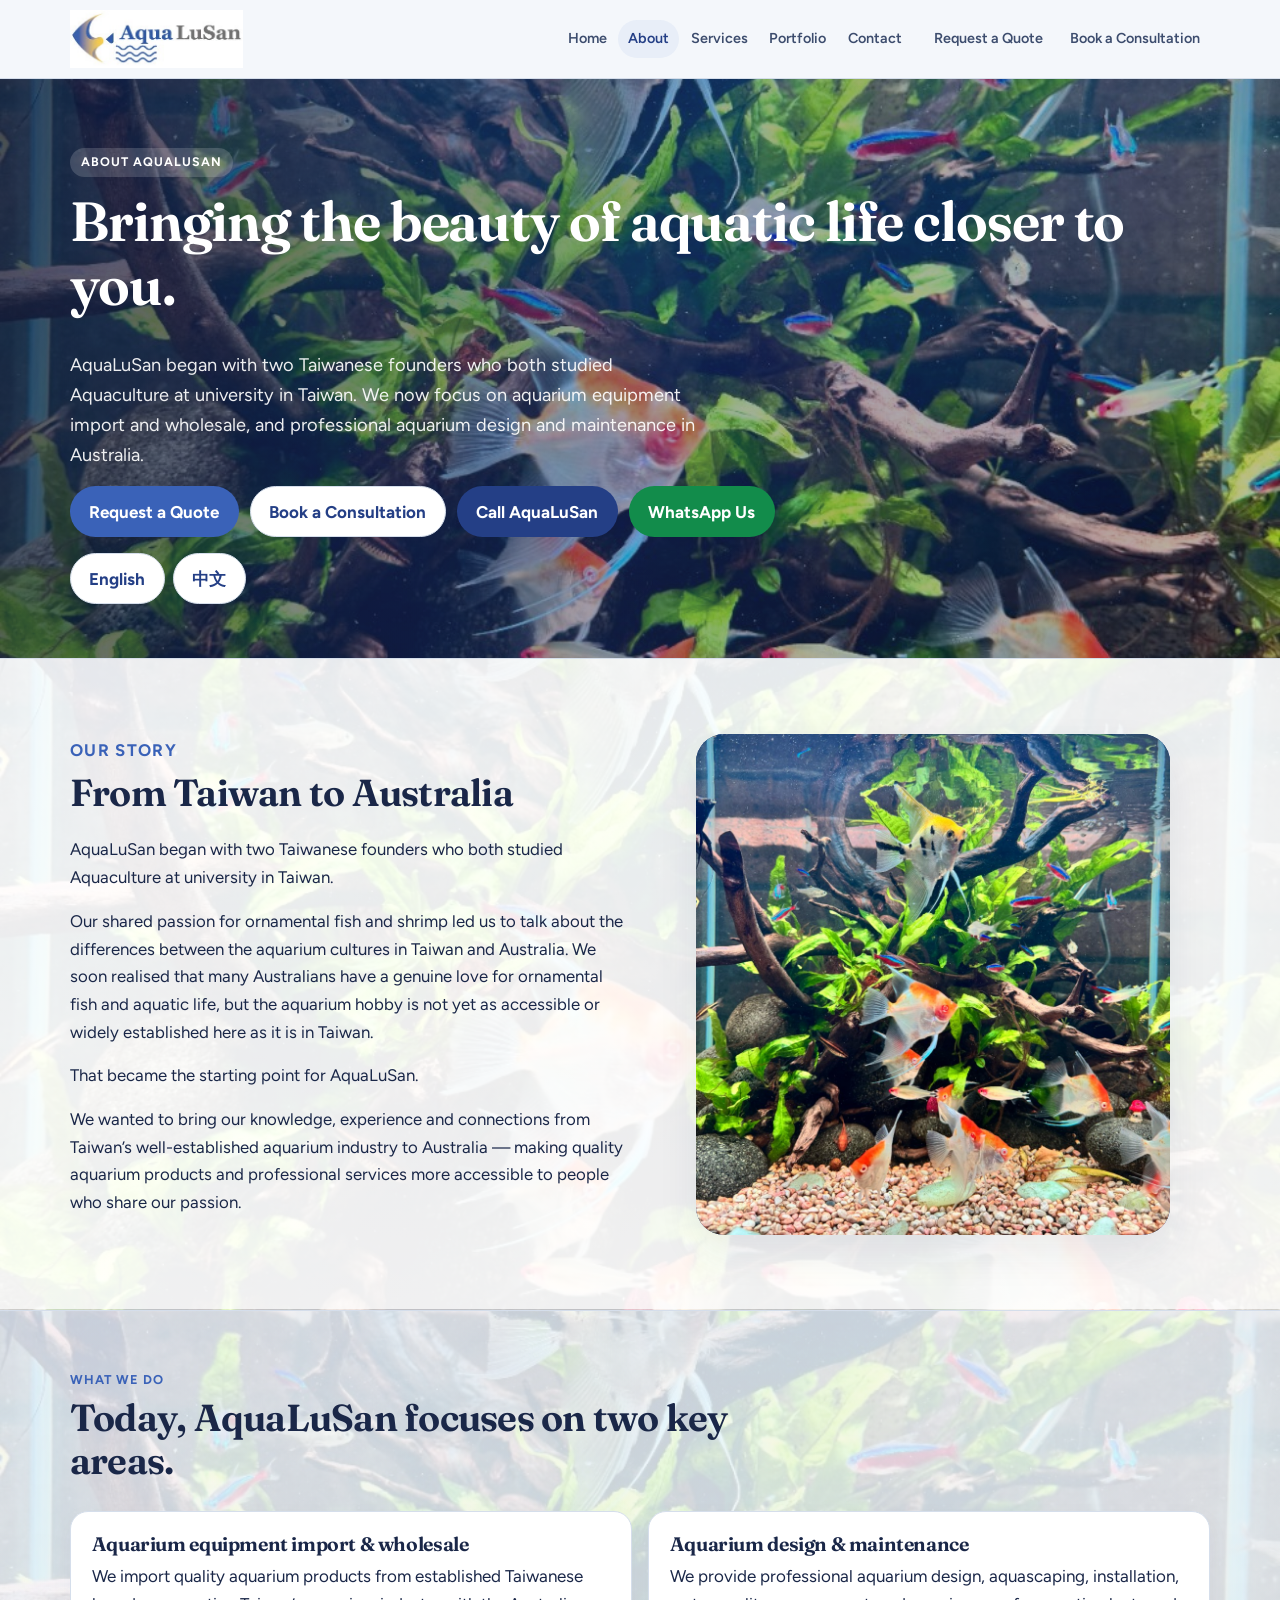
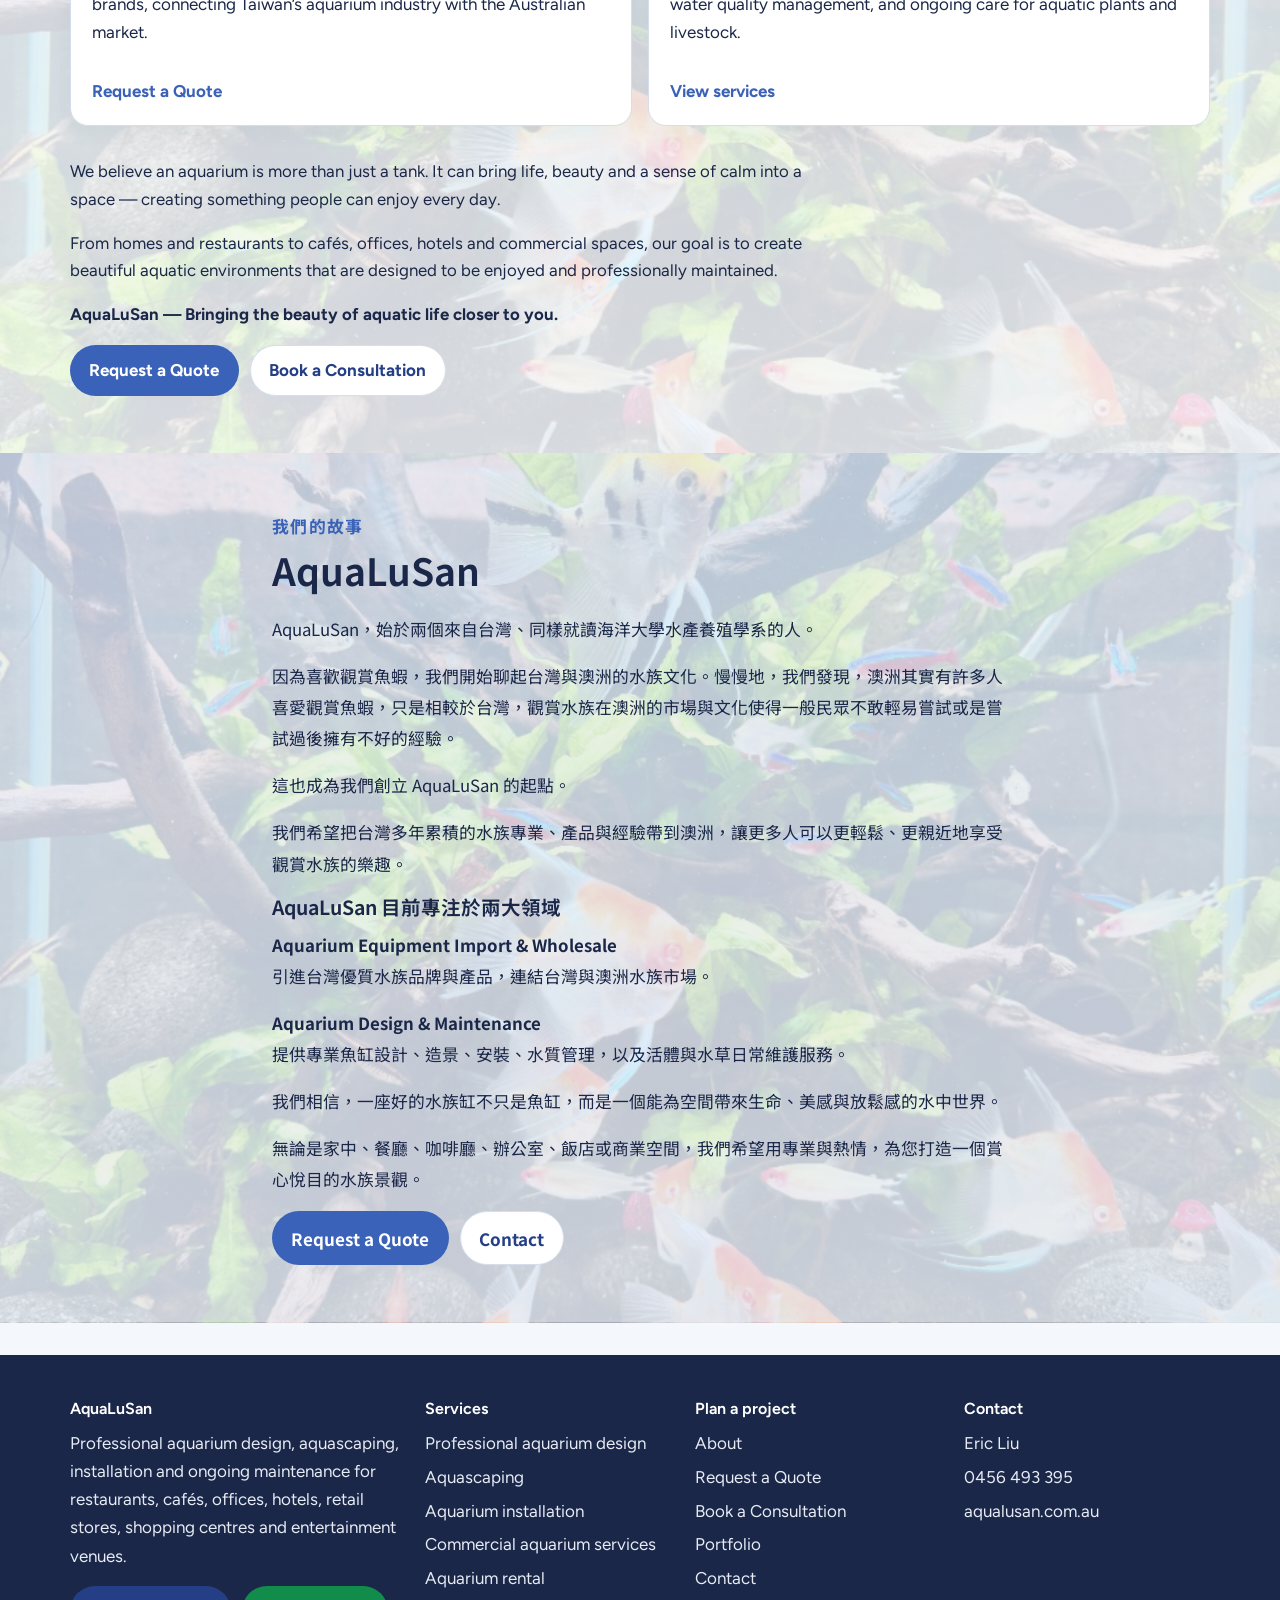
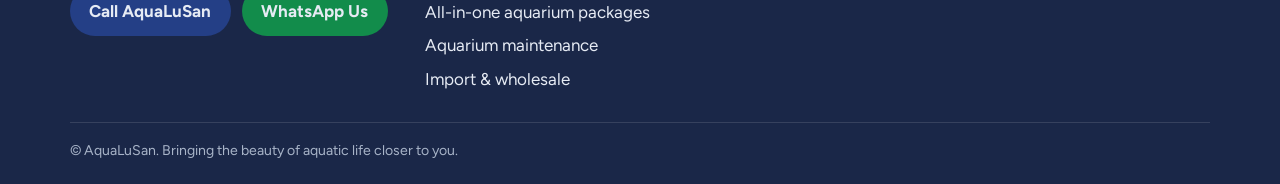
==== about.html @ 872359e5 "Publish the AquaLuSan website for Vercel. Co-authored-by: Cursor <cursoragent@cursor.com>" ====
<!DOCTYPE html>
<html lang="en-AU">
<head>
  <meta charset="utf-8">
  <meta name="viewport" content="width=device-width, initial-scale=1">
  <title>About AquaLuSan | From Taiwan to Australia</title>
  <meta name="description" content="AquaLuSan was founded by two Taiwanese aquaculture graduates bringing Taiwan’s aquarium knowledge, products and professional services to Australia.">
  <link rel="icon" href="images/logo.jpg" type="image/jpeg">
  <link rel="stylesheet" href="css/styles.css">
  <link rel="canonical" href="https://aqualusan.com.au/about.html">
</head>
<body data-page="about">
  <a class="skip" href="#main">Skip to content</a>
  <div id="site-header"></div>
  <main id="main">
    <section class="hero">
      <div class="wrap">
        <p class="eyebrow">About AquaLuSan</p>
        <h1>Bringing the beauty of aquatic life closer to you.</h1>
        <p class="lede">AquaLuSan began with two Taiwanese founders who both studied Aquaculture at university in Taiwan. We now focus on aquarium equipment import and wholesale, and professional aquarium design and maintenance in Australia.</p>
        <div class="btn-row">
          <a class="btn btn-primary" href="request-a-quote.html">Request a Quote</a>
          <a class="btn btn-secondary" href="book-a-consultation.html">Book a Consultation</a>
          <a class="btn btn-call" href="tel:+61456493395" data-phone>Call AquaLuSan</a>
          <a class="btn btn-whatsapp" href="#" data-whatsapp target="_blank" rel="noopener">WhatsApp Us</a>
        </div>
        <div class="lang-switch">
          <a class="btn btn-secondary" href="#english">English</a>
          <a class="btn btn-secondary" href="#chinese">中文</a>
        </div>
      </div>
    </section>

    <section class="section section-white" id="english">
      <div class="wrap split">
        <div class="story">
          <p class="kicker">Our story</p>
          <h2>From Taiwan to Australia</h2>
          <p>AquaLuSan began with two Taiwanese founders who both studied Aquaculture at university in Taiwan.</p>
          <p>Our shared passion for ornamental fish and shrimp led us to talk about the differences between the aquarium cultures in Taiwan and Australia. We soon realised that many Australians have a genuine love for ornamental fish and aquatic life, but the aquarium hobby is not yet as accessible or widely established here as it is in Taiwan.</p>
          <p>That became the starting point for AquaLuSan.</p>
          <p>We wanted to bring our knowledge, experience and connections from Taiwan’s well-established aquarium industry to Australia — making quality aquarium products and professional services more accessible to people who share our passion.</p>
        </div>
        <figure class="media">
          <img src="images/section-bg.jpg" alt="Planted aquarium with angelfish, tetras and driftwood">
        </figure>
      </div>
    </section>

    <section class="section">
      <div class="wrap">
        <div class="section-head">
          <p class="kicker">What we do</p>
          <h2>Today, AquaLuSan focuses on two key areas.</h2>
        </div>
        <div class="grid-2">
          <article class="card">
            <h3>Aquarium equipment import &amp; wholesale</h3>
            <p>We import quality aquarium products from established Taiwanese brands, connecting Taiwan’s aquarium industry with the Australian market.</p>
            <a class="more" href="request-a-quote.html?service=Aquarium%20equipment%20import%20%26%20wholesale">Request a Quote</a>
          </article>
          <article class="card">
            <h3>Aquarium design &amp; maintenance</h3>
            <p>We provide professional aquarium design, aquascaping, installation, water quality management, and ongoing care for aquatic plants and livestock.</p>
            <a class="more" href="services.html">View services</a>
          </article>
        </div>
        <div class="story" style="margin-top:2rem">
          <p>We believe an aquarium is more than just a tank. It can bring life, beauty and a sense of calm into a space — creating something people can enjoy every day.</p>
          <p>From homes and restaurants to cafés, offices, hotels and commercial spaces, our goal is to create beautiful aquatic environments that are designed to be enjoyed and professionally maintained.</p>
          <p><strong>AquaLuSan — Bringing the beauty of aquatic life closer to you.</strong></p>
          <div class="btn-row">
            <a class="btn btn-primary" href="request-a-quote.html">Request a Quote</a>
            <a class="btn btn-secondary" href="book-a-consultation.html">Book a Consultation</a>
          </div>
        </div>
      </div>
    </section>

    <section class="section section-tint zh" id="chinese" lang="zh-Hant">
      <div class="wrap story">
        <p class="kicker">我們的故事</p>
        <h2>AquaLuSan</h2>
        <p>AquaLuSan，始於兩個來自台灣、同樣就讀海洋大學水產養殖學系的人。</p>
        <p>因為喜歡觀賞魚蝦，我們開始聊起台灣與澳洲的水族文化。慢慢地，我們發現，澳洲其實有許多人喜愛觀賞魚蝦，只是相較於台灣，觀賞水族在澳洲的市場與文化使得一般民眾不敢輕易嘗試或是嘗試過後擁有不好的經驗。</p>
        <p>這也成為我們創立 AquaLuSan 的起點。</p>
        <p>我們希望把台灣多年累積的水族專業、產品與經驗帶到澳洲，讓更多人可以更輕鬆、更親近地享受觀賞水族的樂趣。</p>
        <h3>AquaLuSan 目前專注於兩大領域</h3>
        <p><strong>Aquarium Equipment Import &amp; Wholesale</strong><br>引進台灣優質水族品牌與產品，連結台灣與澳洲水族市場。</p>
        <p><strong>Aquarium Design &amp; Maintenance</strong><br>提供專業魚缸設計、造景、安裝、水質管理，以及活體與水草日常維護服務。</p>
        <p>我們相信，一座好的水族缸不只是魚缸，而是一個能為空間帶來生命、美感與放鬆感的水中世界。</p>
        <p>無論是家中、餐廳、咖啡廳、辦公室、飯店或商業空間，我們希望用專業與熱情，為您打造一個賞心悅目的水族景觀。</p>
        <div class="btn-row">
          <a class="btn btn-primary" href="request-a-quote.html">Request a Quote</a>
          <a class="btn btn-secondary" href="contact.html">Contact</a>
        </div>
      </div>
    </section>
  </main>
  <div id="site-footer"></div>
  <script src="js/site.js"></script>
</body>
</html>
---- css/styles.css ----
@import url("https://fonts.googleapis.com/css2?family=Fraunces:opsz,wght@9..144,560;9..144,640;9..144,700&family=Figtree:wght@400;500;600;700&family=Noto+Sans+TC:wght@400;500;700&display=swap");

:root {
  --bg: #f4f7fb;
  --bg-2: #e8eef8;
  --white: #ffffff;
  --ink: #1a2748;
  --ink-soft: #3d4d6e;
  --muted: #5c6b88;
  --line: #d5deeb;
  --green: #3a62b8;
  --green-2: #243f86;
  --green-3: #5b82d4;
  --tint: #e8eef8;
  --tint-2: #d5e0f2;
  --sand: #eef2f8;
  --shadow: 0 18px 40px rgba(26, 39, 72, 0.08);
  --radius: 18px;
  --header-h: 78px;
  --max: 1140px;
}

* { box-sizing: border-box; }
html { scroll-behavior: smooth; }
body {
  margin: 0;
  color: var(--ink);
  background: var(--bg);
  font-family: Figtree, "Segoe UI", sans-serif;
  font-size: 17px;
  line-height: 1.65;
}
img { max-width: 100%; display: block; }
a { color: inherit; }
button, input, select, textarea { font: inherit; }
:focus-visible {
  outline: 3px solid var(--green-3);
  outline-offset: 2px;
}
h1, h2, h3, h4 {
  font-family: Fraunces, Georgia, serif;
  line-height: 1.15;
  letter-spacing: -0.02em;
  margin: 0 0 0.6em;
  font-weight: 640;
}
h1 { font-size: clamp(2.15rem, 4.6vw, 3.45rem); overflow-wrap: break-word; }
h2 { font-size: clamp(1.65rem, 3vw, 2.35rem); overflow-wrap: break-word; }
h3 { font-size: 1.22rem; }
p { margin: 0 0 1rem; }

.skip {
  position: absolute;
  left: -999px;
  top: 0;
  background: var(--green);
  color: #fff;
  padding: 0.6rem 1rem;
  z-index: 100;
}
.skip:focus { left: 0.6rem; top: 0.6rem; }

.wrap {
  width: min(calc(100% - 2rem), var(--max));
  margin-inline: auto;
}

.site-header {
  position: sticky;
  top: 0;
  z-index: 40;
  background: rgba(244, 247, 251, 0.94);
  backdrop-filter: blur(16px);
  border-bottom: 1px solid var(--line);
}
.header-inner {
  min-height: var(--header-h);
  display: flex;
  align-items: center;
  justify-content: space-between;
  gap: 1rem;
}
.logo {
  display: flex;
  align-items: center;
  text-decoration: none;
  flex: none;
}
.logo-img {
  display: block;
  height: 58px;
  width: auto;
  max-width: min(280px, 68vw);
  object-fit: contain;
}

.nav-toggle {
  display: none;
  border: 1px solid var(--line);
  background: #fff;
  border-radius: 10px;
  width: 44px;
  height: 44px;
  cursor: pointer;
}
.nav-toggle span {
  display: block;
  width: 18px;
  height: 2px;
  margin: 4px auto;
  background: var(--ink);
}

.nav {
  display: flex;
  align-items: center;
  gap: 0.1rem;
}
.nav a, .drop-toggle {
  text-decoration: none;
  padding: 0.45rem 0.62rem;
  border-radius: 999px;
  font-size: 0.9rem;
  font-weight: 600;
  color: var(--ink-soft);
  white-space: nowrap;
  background: none;
  border: 0;
  cursor: pointer;
}
.nav a:hover,
.nav a[aria-current="page"],
.drop-toggle:hover {
  background: var(--tint);
  color: var(--green-2);
}
.nav-item { position: relative; }
.dropdown {
  display: none;
  position: absolute;
  top: calc(100% + 0.35rem);
  left: 0;
  min-width: 250px;
  background: #fff;
  border: 1px solid var(--line);
  border-radius: 16px;
  padding: 0.45rem;
  box-shadow: var(--shadow);
  z-index: 20;
}
.dropdown a {
  display: block;
  border-radius: 12px;
  white-space: normal;
  padding: 0.55rem 0.7rem;
}
.nav-item:hover .dropdown,
.nav-item:focus-within .dropdown,
.nav-item.open .dropdown { display: block; }
.nav-cta {
  display: flex;
  gap: 0.45rem;
  margin-left: 0.7rem;
}

.btn {
  display: inline-flex;
  align-items: center;
  justify-content: center;
  gap: 0.4rem;
  min-height: 46px;
  padding: 0.65rem 1.15rem;
  border-radius: 999px;
  text-decoration: none;
  font-weight: 700;
  border: 1px solid transparent;
  cursor: pointer;
  transition: transform 0.15s ease, background 0.15s ease;
}
.btn:hover { transform: translateY(-1px); }
.btn-primary { background: var(--green); color: #fff; }
.btn-primary:hover { background: var(--green-2); }
.btn-secondary { background: #fff; color: var(--green-2); border-color: var(--line); }
.btn-ghost { background: var(--tint); color: var(--green-2); }
.btn-dark { background: var(--ink); color: #fff; }
.btn-whatsapp { background: #128c4b; color: #fff; }
.btn-call { background: var(--green-2); color: #fff; }
.btn-row { display: flex; flex-wrap: wrap; gap: 0.7rem; }

.hero {
  position: relative;
  padding: 4.2rem 0 3.4rem;
  color: #fff;
  isolation: isolate;
  background-color: #1a2748;
  background-image:
    linear-gradient(105deg, rgba(18, 28, 56, 0.78) 0%, rgba(36, 63, 134, 0.42) 52%, rgba(18, 28, 56, 0.28) 100%),
    url("../images/section-bg.jpg");
  background-size: cover;
  background-position: center;
}
.hero .wrap { position: relative; z-index: 1; }
.hero .eyebrow {
  background: rgba(255, 255, 255, 0.16);
  color: #fff;
}
.hero .lede { color: rgba(255, 255, 255, 0.92); }
.hero .list { color: rgba(255, 255, 255, 0.92); }
.hero .fine-print { color: rgba(255, 255, 255, 0.78); }
.hero-grid {
  display: grid;
  grid-template-columns: 1.08fr 0.92fr;
  gap: 2.4rem;
  align-items: center;
}
.eyebrow {
  display: inline-block;
  margin-bottom: 0.8rem;
  padding: 0.28rem 0.7rem;
  border-radius: 999px;
  background: var(--tint);
  color: var(--green-2);
  font-size: 0.78rem;
  font-weight: 700;
  letter-spacing: 0.08em;
  text-transform: uppercase;
}
.lede {
  font-size: 1.14rem;
  color: var(--ink-soft);
  max-width: 40rem;
}

.media {
  border-radius: 28px;
  overflow: hidden;
  min-height: 280px;
  position: relative;
  box-shadow: var(--shadow);
  background: #243f86;
}
.media img {
  width: 100%;
  height: 100%;
  min-height: 280px;
  object-fit: cover;
}
.media figcaption,
.ph-label {
  position: absolute;
  left: 1rem;
  bottom: 1rem;
  background: rgba(26, 39, 72, 0.45);
  color: #fff;
  padding: 0.32rem 0.65rem;
  border-radius: 999px;
  font-size: 0.78rem;
  font-weight: 600;
}

.section {
  padding: 3.6rem 0;
  background-color: var(--bg);
  background-image:
    linear-gradient(rgba(244, 247, 251, 0.82), rgba(244, 247, 251, 0.88)),
    url("../images/section-bg.jpg");
  background-size: cover;
  background-position: center;
}
.section-tint {
  background-image:
    linear-gradient(rgba(232, 238, 248, 0.8), rgba(232, 238, 248, 0.86)),
    url("../images/section-bg.jpg");
  background-size: cover;
  background-position: center;
}
.section-white {
  background-image:
    linear-gradient(rgba(255, 255, 255, 0.9), rgba(255, 255, 255, 0.94)),
    url("../images/section-bg.jpg");
  background-size: cover;
  background-position: center;
  border-block: 1px solid var(--line);
}
.section-head {
  max-width: 42rem;
  margin-bottom: 1.8rem;
}
.kicker {
  color: var(--green);
  font-weight: 700;
  letter-spacing: 0.08em;
  text-transform: uppercase;
  font-size: 0.8rem;
  margin-bottom: 0.4rem;
}

.grid-3, .grid-4, .grid-2 {
  display: grid;
  gap: 1rem;
}
.grid-2 { grid-template-columns: 1fr 1fr; }
.grid-3 { grid-template-columns: repeat(3, 1fr); }
.grid-4 { grid-template-columns: repeat(4, 1fr); }

.card, .audience, .step, .package, .project {
  background: #fff;
  border: 1px solid var(--line);
  border-radius: var(--radius);
  padding: 1.3rem;
  box-shadow: 0 8px 24px rgba(26, 39, 72, 0.04);
}
.card h3, .package h3, .project h3 { margin-bottom: 0.4rem; }
.card a.more {
  display: inline-block;
  margin-top: 0.9rem;
  color: var(--green);
  font-weight: 700;
  text-decoration: none;
}
.audience strong { display: block; font-size: 1.02rem; margin-bottom: 0.2rem; }

.step-num {
  width: 34px;
  height: 34px;
  border-radius: 50%;
  background: var(--tint);
  color: var(--green-2);
  display: grid;
  place-items: center;
  font-weight: 700;
  margin-bottom: 0.8rem;
}

.cta-band {
  background: linear-gradient(135deg, var(--green-2), var(--green-3));
  color: #fff;
  border-radius: 28px;
  padding: 2rem;
  display: grid;
  grid-template-columns: 1.4fr auto;
  gap: 1.5rem;
  align-items: center;
}
.cta-band p { color: rgba(255,255,255,0.88); }
.cta-band .btn-secondary { color: var(--green-2); }

.list { padding-left: 1.1rem; margin: 0 0 1rem; }
.list li { margin: 0.35rem 0; }

.story {
  max-width: 46rem;
}
.story p { font-size: 1.05rem; }
.lang-switch {
  display: flex;
  gap: 0.5rem;
  margin: 1rem 0 0;
}
.zh {
  font-family: "Noto Sans TC", "PingFang TC", "Hiragino Sans GB", sans-serif;
  line-height: 1.85;
}
.zh h2, .zh h3 {
  font-family: "Noto Sans TC", "PingFang TC", sans-serif;
  letter-spacing: 0;
}

.split {
  display: grid;
  grid-template-columns: 1fr 1fr;
  gap: 2rem;
  align-items: center;
}

.form {
  background: #fff;
  border: 1px solid var(--line);
  border-radius: 24px;
  padding: 1.4rem;
  box-shadow: var(--shadow);
}
.form-grid {
  display: grid;
  grid-template-columns: 1fr 1fr;
  gap: 0 1rem;
}
.form-grid .full { grid-column: 1 / -1; }
label {
  display: block;
  font-weight: 600;
  font-size: 0.92rem;
  margin: 0.85rem 0 0.35rem;
}
input, select, textarea {
  width: 100%;
  border: 1px solid var(--line);
  border-radius: 12px;
  padding: 0.75rem 0.85rem;
  background: #fff;
  color: var(--ink);
}
textarea { min-height: 130px; resize: vertical; }
.form-actions { margin-top: 1.2rem; display: flex; flex-wrap: wrap; gap: 0.7rem; }
.form-note { font-size: 0.9rem; color: var(--muted); margin-top: 0.8rem; }
.alert {
  display: none;
  margin-top: 1rem;
  padding: 0.9rem 1rem;
  border-radius: 12px;
  background: var(--tint);
  border: 1px solid var(--tint-2);
}
.alert.show { display: block; }

.contact-panel {
  background: var(--sand);
  border-radius: 24px;
  padding: 1.5rem;
}
.contact-panel a {
  color: var(--green-2);
  font-weight: 700;
}

.path {
  display: grid;
  grid-template-columns: repeat(4, 1fr);
  gap: 1rem;
}
.path article { text-align: left; }

.site-footer {
  background: var(--ink);
  color: #e6ebf4;
  padding: 2.8rem 0 1.4rem;
  margin-top: 2rem;
}
.footer-grid {
  display: grid;
  grid-template-columns: 1.35fr 1fr 1fr 1fr;
  gap: 1.5rem;
}
.site-footer a { color: #e6ebf4; text-decoration: none; }
.site-footer a:hover { color: #fff; }
.site-footer h4 {
  color: #fff;
  font-size: 1rem;
  font-family: Figtree, sans-serif;
  letter-spacing: 0;
  margin-bottom: 0.7rem;
}
.footer-links { display: grid; gap: 0.35rem; }
.legal {
  border-top: 1px solid rgba(255,255,255,0.12);
  margin-top: 1.8rem;
  padding-top: 1rem;
  color: #a8b4c8;
  font-size: 0.88rem;
}

.mobile-cta { display: none; }
.fine-print { color: var(--muted); font-size: 0.92rem; }

@media (max-width: 980px) {
  .nav-toggle { display: inline-block; }
  .header-inner { flex-wrap: wrap; }
  .nav {
    display: none;
    width: 100%;
    flex-direction: column;
    align-items: stretch;
    padding-bottom: 1rem;
  }
  .nav.open { display: flex; }
  .nav-item { width: 100%; }
  .dropdown {
    position: static;
    display: none;
    box-shadow: none;
    border: 0;
    padding: 0 0 0 0.4rem;
    min-width: 0;
  }
  .nav-item.open .dropdown { display: block; }
  .nav-cta { margin: 0.5rem 0 0; flex-wrap: wrap; }
  .hero-grid, .grid-2, .grid-3, .split, .cta-band, .footer-grid, .path, .form-grid {
    grid-template-columns: 1fr;
  }
  .grid-4 { grid-template-columns: 1fr 1fr; }
}

@media (max-width: 720px) {
  .grid-4 { grid-template-columns: 1fr; }
  .mobile-cta {
    display: grid;
    grid-template-columns: 1fr 1fr;
    gap: 0.5rem;
    position: sticky;
    bottom: 0;
    z-index: 30;
    padding: 0.7rem 0.8rem calc(0.7rem + env(safe-area-inset-bottom));
    background: rgba(244, 247, 251, 0.97);
    border-top: 1px solid var(--line);
  }
  .mobile-cta .btn { width: 100%; min-height: 44px; font-size: 0.9rem; }
}
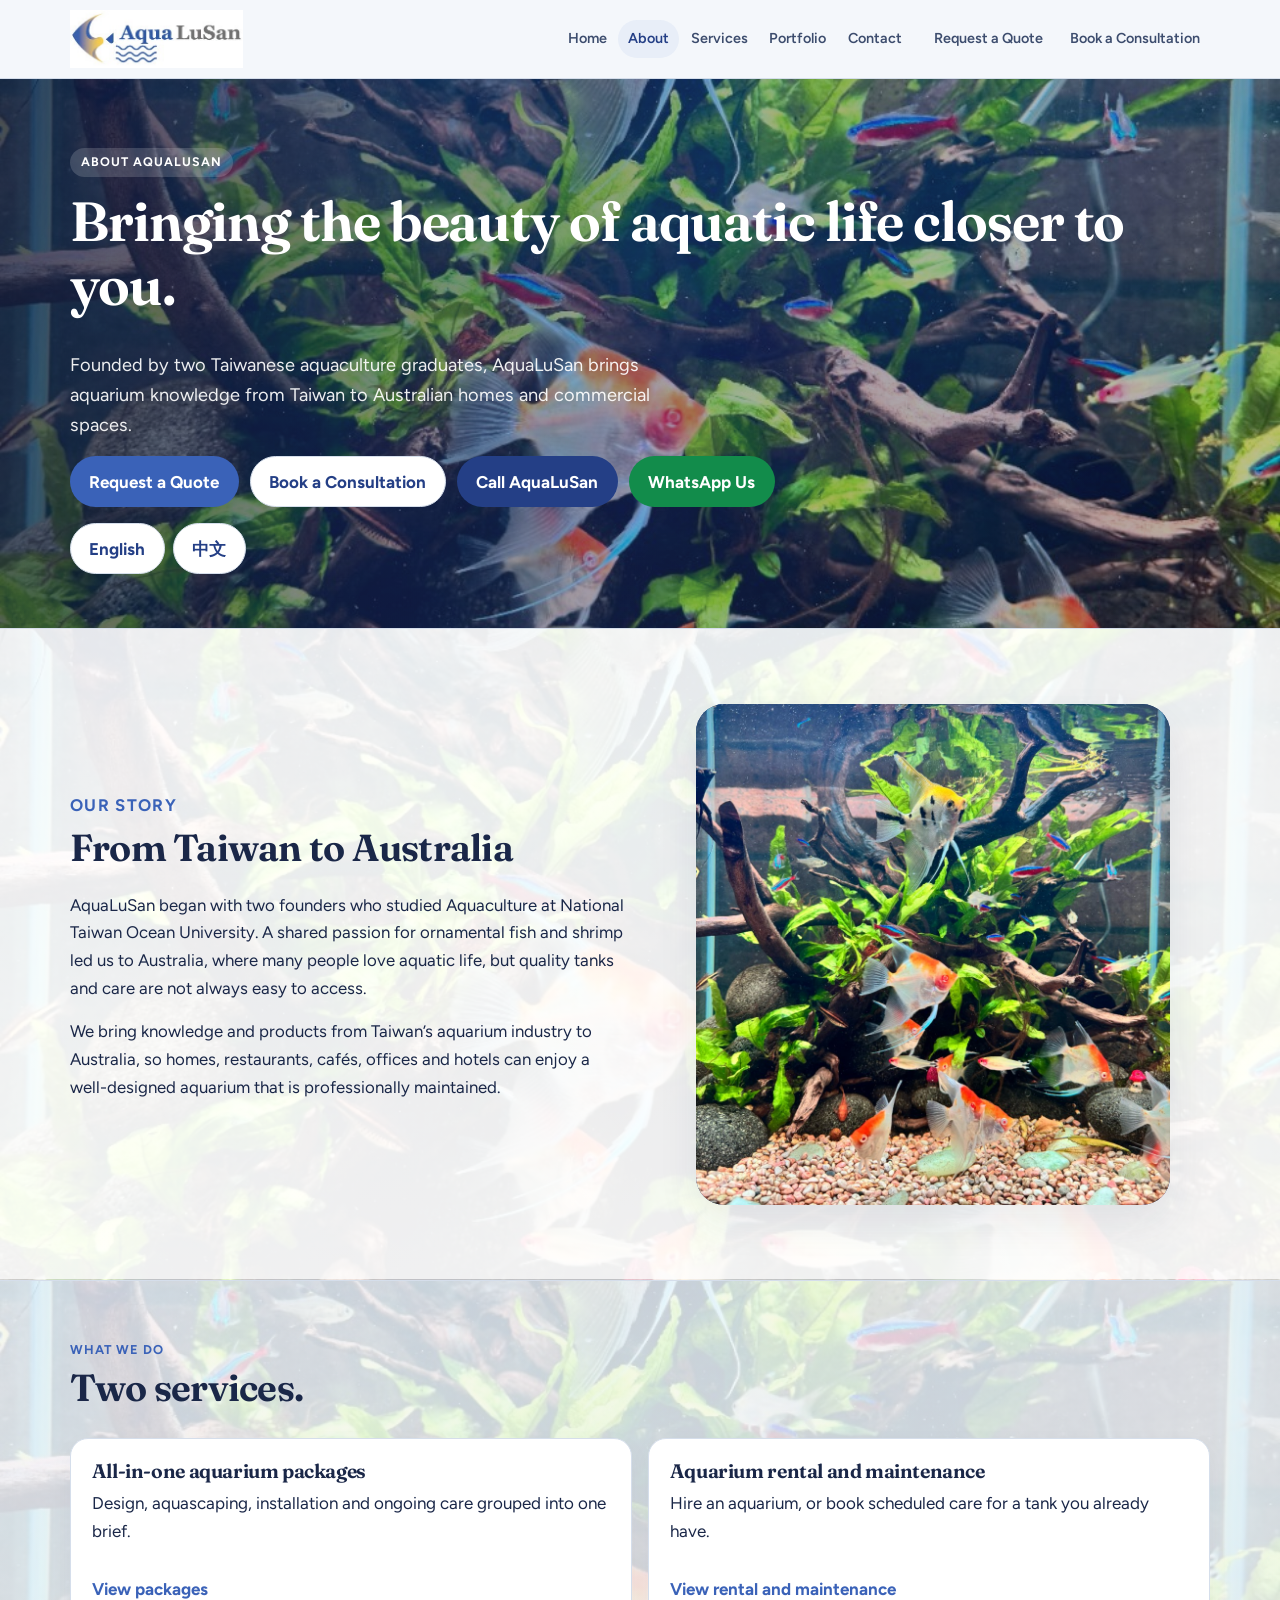
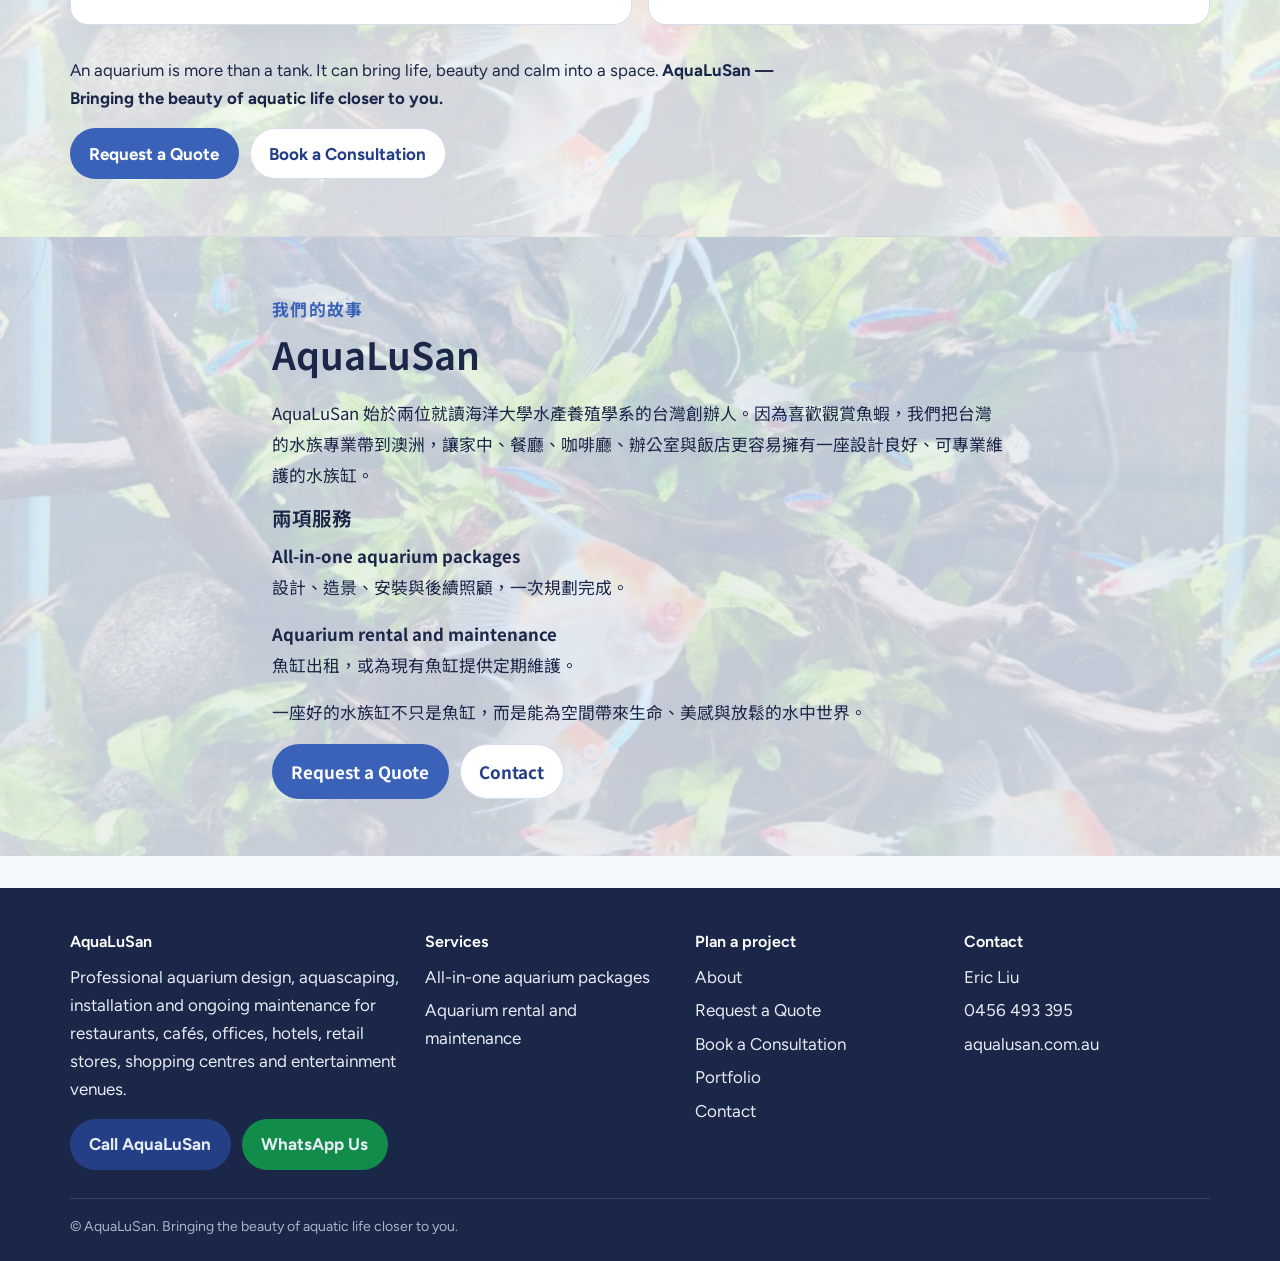
==== commit bbfb4dff: "Publish updated services, About copy and tank-style portfolio. Co-authored-by: Cursor <cursoragent@c" ====
--- a/about.html
+++ b/about.html
@@ -4,7 +4,7 @@
   <meta charset="utf-8">
   <meta name="viewport" content="width=device-width, initial-scale=1">
   <title>About AquaLuSan | From Taiwan to Australia</title>
-  <meta name="description" content="AquaLuSan was founded by two Taiwanese aquaculture graduates bringing Taiwan’s aquarium knowledge, products and professional services to Australia.">
+  <meta name="description" content="AquaLuSan was founded by two Taiwanese aquaculture graduates. We offer all-in-one aquarium packages, and aquarium rental and maintenance in Australia.">
   <link rel="icon" href="images/logo.jpg" type="image/jpeg">
   <link rel="stylesheet" href="css/styles.css">
   <link rel="canonical" href="https://aqualusan.com.au/about.html">
@@ -17,7 +17,7 @@
       <div class="wrap">
         <p class="eyebrow">About AquaLuSan</p>
         <h1>Bringing the beauty of aquatic life closer to you.</h1>
-        <p class="lede">AquaLuSan began with two Taiwanese founders who both studied Aquaculture at university in Taiwan. We now focus on aquarium equipment import and wholesale, and professional aquarium design and maintenance in Australia.</p>
+        <p class="lede">Founded by two Taiwanese aquaculture graduates, AquaLuSan brings aquarium knowledge from Taiwan to Australian homes and commercial spaces.</p>
         <div class="btn-row">
           <a class="btn btn-primary" href="request-a-quote.html">Request a Quote</a>
           <a class="btn btn-secondary" href="book-a-consultation.html">Book a Consultation</a>
@@ -36,10 +36,8 @@
         <div class="story">
           <p class="kicker">Our story</p>
           <h2>From Taiwan to Australia</h2>
-          <p>AquaLuSan began with two Taiwanese founders who both studied Aquaculture at university in Taiwan.</p>
-          <p>Our shared passion for ornamental fish and shrimp led us to talk about the differences between the aquarium cultures in Taiwan and Australia. We soon realised that many Australians have a genuine love for ornamental fish and aquatic life, but the aquarium hobby is not yet as accessible or widely established here as it is in Taiwan.</p>
-          <p>That became the starting point for AquaLuSan.</p>
-          <p>We wanted to bring our knowledge, experience and connections from Taiwan’s well-established aquarium industry to Australia — making quality aquarium products and professional services more accessible to people who share our passion.</p>
+          <p>AquaLuSan began with two founders who studied Aquaculture at National Taiwan Ocean University. A shared passion for ornamental fish and shrimp led us to Australia, where many people love aquatic life, but quality tanks and care are not always easy to access.</p>
+          <p>We bring knowledge and products from Taiwan’s aquarium industry to Australia, so homes, restaurants, cafés, offices and hotels can enjoy a well-designed aquarium that is professionally maintained.</p>
         </div>
         <figure class="media">
           <img src="images/section-bg.jpg" alt="Planted aquarium with angelfish, tetras and driftwood">
@@ -51,24 +49,22 @@
       <div class="wrap">
         <div class="section-head">
           <p class="kicker">What we do</p>
-          <h2>Today, AquaLuSan focuses on two key areas.</h2>
+          <h2>Two services.</h2>
         </div>
         <div class="grid-2">
           <article class="card">
-            <h3>Aquarium equipment import &amp; wholesale</h3>
-            <p>We import quality aquarium products from established Taiwanese brands, connecting Taiwan’s aquarium industry with the Australian market.</p>
-            <a class="more" href="request-a-quote.html?service=Aquarium%20equipment%20import%20%26%20wholesale">Request a Quote</a>
+            <h3>All-in-one aquarium packages</h3>
+            <p>Design, aquascaping, installation and ongoing care grouped into one brief.</p>
+            <a class="more" href="packages.html">View packages</a>
           </article>
           <article class="card">
-            <h3>Aquarium design &amp; maintenance</h3>
-            <p>We provide professional aquarium design, aquascaping, installation, water quality management, and ongoing care for aquatic plants and livestock.</p>
-            <a class="more" href="services.html">View services</a>
+            <h3>Aquarium rental and maintenance</h3>
+            <p>Hire an aquarium, or book scheduled care for a tank you already have.</p>
+            <a class="more" href="rental.html">View rental and maintenance</a>
           </article>
         </div>
         <div class="story" style="margin-top:2rem">
-          <p>We believe an aquarium is more than just a tank. It can bring life, beauty and a sense of calm into a space — creating something people can enjoy every day.</p>
-          <p>From homes and restaurants to cafés, offices, hotels and commercial spaces, our goal is to create beautiful aquatic environments that are designed to be enjoyed and professionally maintained.</p>
-          <p><strong>AquaLuSan — Bringing the beauty of aquatic life closer to you.</strong></p>
+          <p>An aquarium is more than a tank. It can bring life, beauty and calm into a space. <strong>AquaLuSan — Bringing the beauty of aquatic life closer to you.</strong></p>
           <div class="btn-row">
             <a class="btn btn-primary" href="request-a-quote.html">Request a Quote</a>
             <a class="btn btn-secondary" href="book-a-consultation.html">Book a Consultation</a>
@@ -81,15 +77,11 @@
       <div class="wrap story">
         <p class="kicker">我們的故事</p>
         <h2>AquaLuSan</h2>
-        <p>AquaLuSan，始於兩個來自台灣、同樣就讀海洋大學水產養殖學系的人。</p>
-        <p>因為喜歡觀賞魚蝦，我們開始聊起台灣與澳洲的水族文化。慢慢地，我們發現，澳洲其實有許多人喜愛觀賞魚蝦，只是相較於台灣，觀賞水族在澳洲的市場與文化使得一般民眾不敢輕易嘗試或是嘗試過後擁有不好的經驗。</p>
-        <p>這也成為我們創立 AquaLuSan 的起點。</p>
-        <p>我們希望把台灣多年累積的水族專業、產品與經驗帶到澳洲，讓更多人可以更輕鬆、更親近地享受觀賞水族的樂趣。</p>
-        <h3>AquaLuSan 目前專注於兩大領域</h3>
-        <p><strong>Aquarium Equipment Import &amp; Wholesale</strong><br>引進台灣優質水族品牌與產品，連結台灣與澳洲水族市場。</p>
-        <p><strong>Aquarium Design &amp; Maintenance</strong><br>提供專業魚缸設計、造景、安裝、水質管理，以及活體與水草日常維護服務。</p>
-        <p>我們相信，一座好的水族缸不只是魚缸，而是一個能為空間帶來生命、美感與放鬆感的水中世界。</p>
-        <p>無論是家中、餐廳、咖啡廳、辦公室、飯店或商業空間，我們希望用專業與熱情，為您打造一個賞心悅目的水族景觀。</p>
+        <p>AquaLuSan 始於兩位就讀海洋大學水產養殖學系的台灣創辦人。因為喜歡觀賞魚蝦，我們把台灣的水族專業帶到澳洲，讓家中、餐廳、咖啡廳、辦公室與飯店更容易擁有一座設計良好、可專業維護的水族缸。</p>
+        <h3>兩項服務</h3>
+        <p><strong>All-in-one aquarium packages</strong><br>設計、造景、安裝與後續照顧，一次規劃完成。</p>
+        <p><strong>Aquarium rental and maintenance</strong><br>魚缸出租，或為現有魚缸提供定期維護。</p>
+        <p>一座好的水族缸不只是魚缸，而是能為空間帶來生命、美感與放鬆的水中世界。</p>
         <div class="btn-row">
           <a class="btn btn-primary" href="request-a-quote.html">Request a Quote</a>
           <a class="btn btn-secondary" href="contact.html">Contact</a>
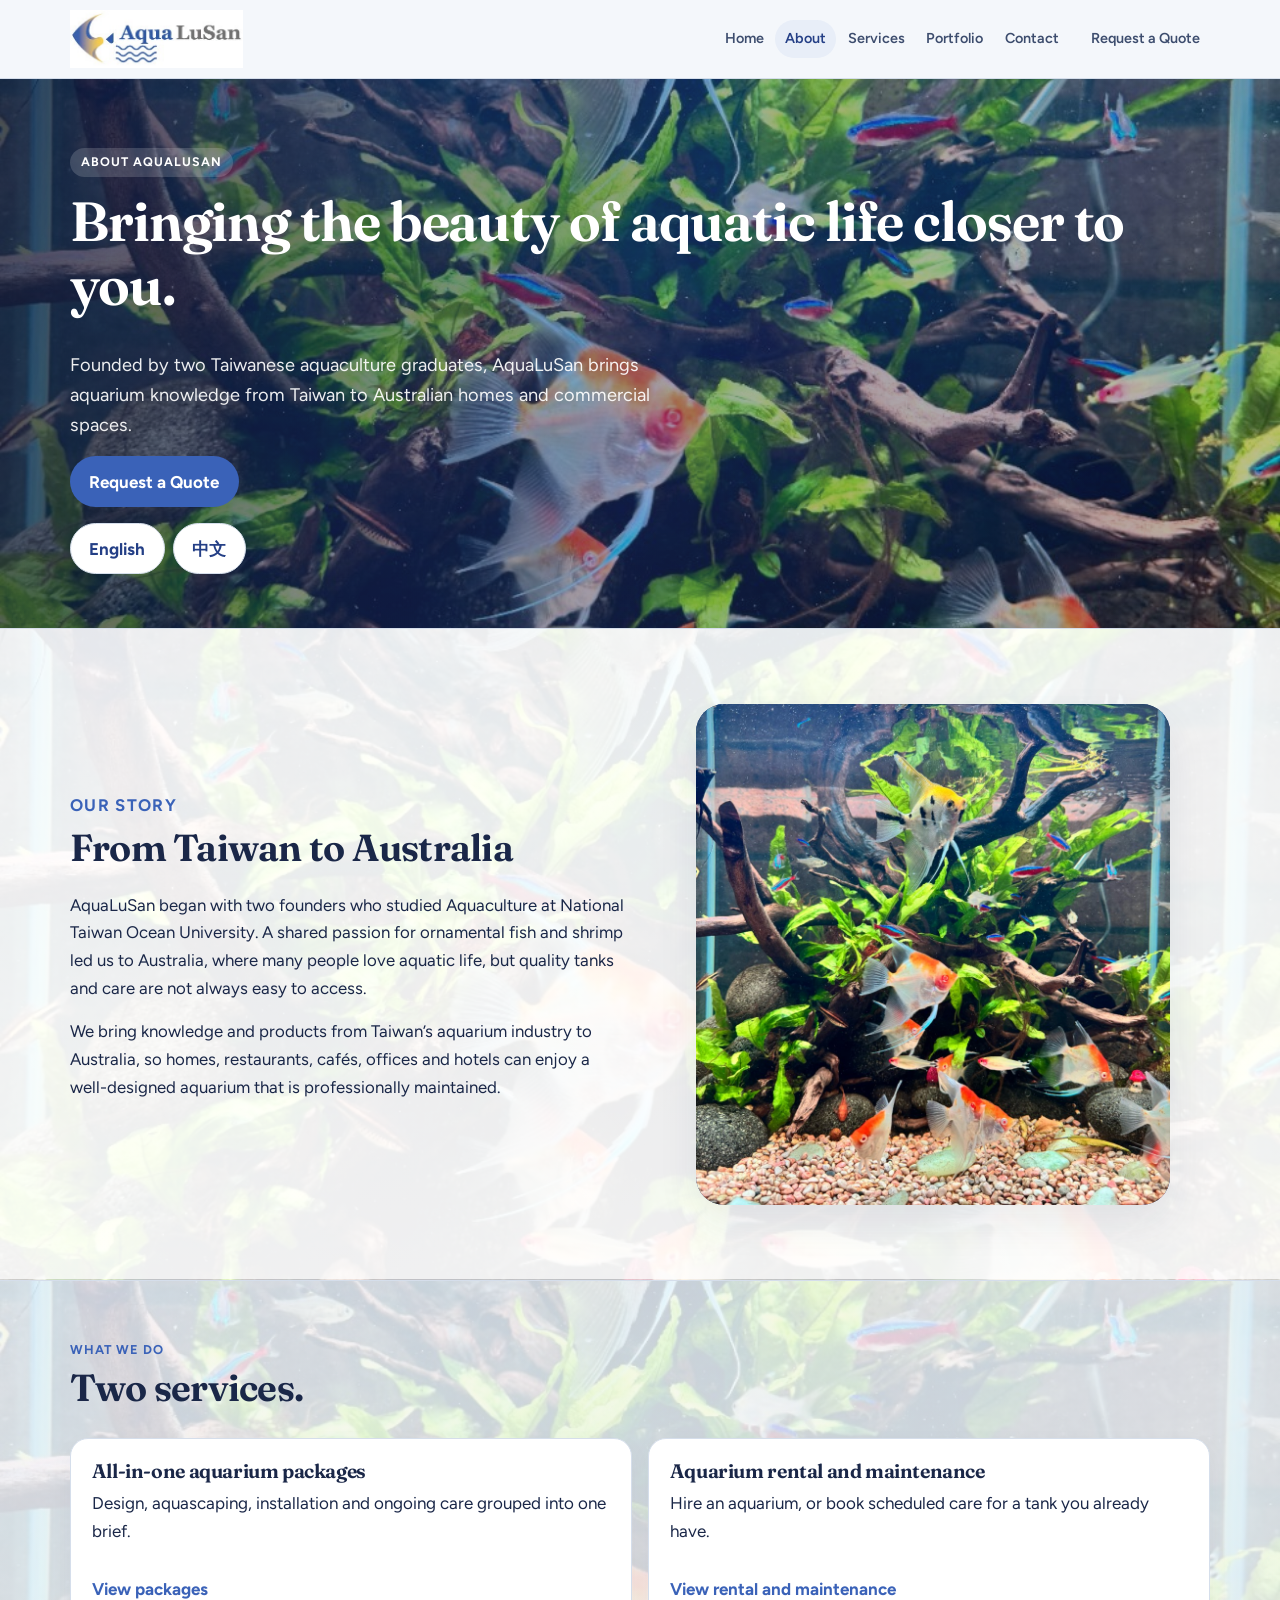
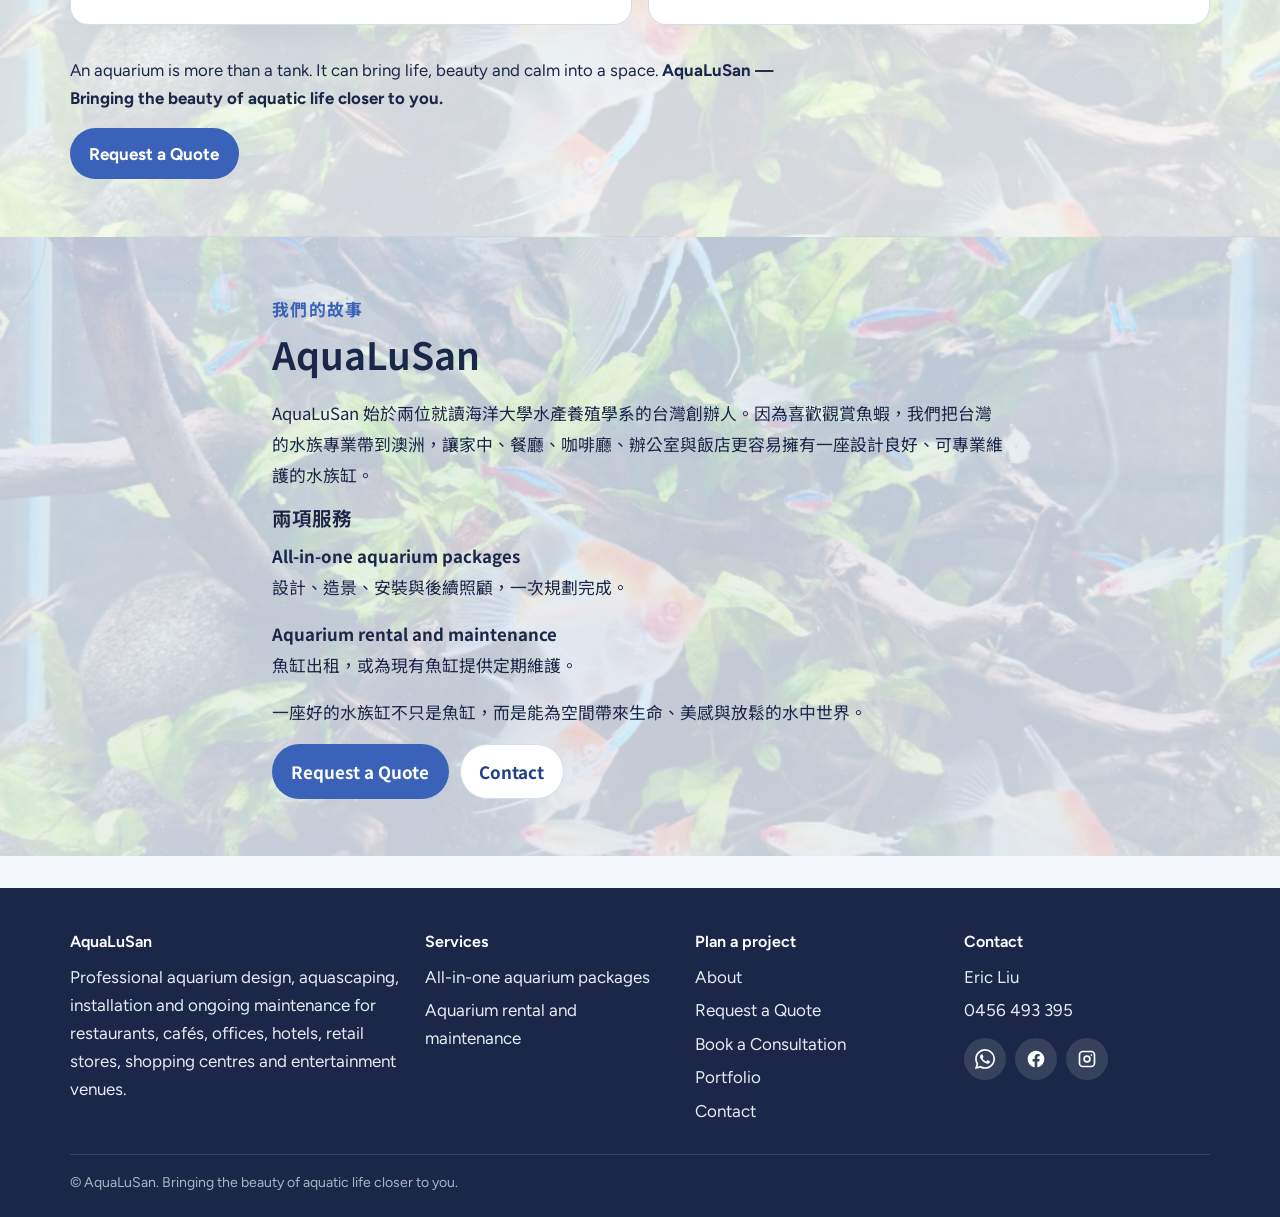
==== commit ad19bc81: "Show the all-in-one offer on Home with tank samples and quote-only CTAs. Co-authored-by: Cursor <cur" ====
--- a/about.html
+++ b/about.html
@@ -6,7 +6,7 @@
   <title>About AquaLuSan | From Taiwan to Australia</title>
   <meta name="description" content="AquaLuSan was founded by two Taiwanese aquaculture graduates. We offer all-in-one aquarium packages, and aquarium rental and maintenance in Australia.">
   <link rel="icon" href="images/logo.jpg" type="image/jpeg">
-  <link rel="stylesheet" href="css/styles.css">
+  <link rel="stylesheet" href="css/styles.css?v=home2">
   <link rel="canonical" href="https://aqualusan.com.au/about.html">
 </head>
 <body data-page="about">
@@ -20,9 +20,6 @@
         <p class="lede">Founded by two Taiwanese aquaculture graduates, AquaLuSan brings aquarium knowledge from Taiwan to Australian homes and commercial spaces.</p>
         <div class="btn-row">
           <a class="btn btn-primary" href="request-a-quote.html">Request a Quote</a>
-          <a class="btn btn-secondary" href="book-a-consultation.html">Book a Consultation</a>
-          <a class="btn btn-call" href="tel:+61456493395" data-phone>Call AquaLuSan</a>
-          <a class="btn btn-whatsapp" href="#" data-whatsapp target="_blank" rel="noopener">WhatsApp Us</a>
         </div>
         <div class="lang-switch">
           <a class="btn btn-secondary" href="#english">English</a>
@@ -67,7 +64,6 @@
           <p>An aquarium is more than a tank. It can bring life, beauty and calm into a space. <strong>AquaLuSan — Bringing the beauty of aquatic life closer to you.</strong></p>
           <div class="btn-row">
             <a class="btn btn-primary" href="request-a-quote.html">Request a Quote</a>
-            <a class="btn btn-secondary" href="book-a-consultation.html">Book a Consultation</a>
           </div>
         </div>
       </div>
@@ -90,6 +86,6 @@
     </section>
   </main>
   <div id="site-footer"></div>
-  <script src="js/site.js"></script>
+  <script src="js/site.js?v=home2"></script>
 </body>
 </html>
--- a/css/styles.css
+++ b/css/styles.css
@@ -311,12 +311,69 @@
   box-shadow: 0 8px 24px rgba(26, 39, 72, 0.04);
 }
 .card h3, .package h3, .project h3 { margin-bottom: 0.4rem; }
-.card a.more {
+.price {
+  font-family: Fraunces, Georgia, serif;
+  font-size: clamp(1.8rem, 3vw, 2.35rem);
+  color: var(--green-2);
+  font-weight: 700;
+  margin: 0.4rem 0 0.8rem;
+  letter-spacing: -0.03em;
+}
+.price span {
+  font-family: Figtree, sans-serif;
+  font-size: 0.95rem;
+  font-weight: 600;
+  color: var(--muted);
+  margin-left: 0.25rem;
+}
+.specs { color: var(--ink-soft); font-size: 0.95rem; margin-bottom: 1rem; }
+.pills {
+  display: flex;
+  flex-wrap: wrap;
+  gap: 0.45rem;
+  margin: 0 0 1.2rem;
+}
+.pills span {
+  background: var(--tint);
+  color: var(--green-2);
+  border-radius: 999px;
+  padding: 0.35rem 0.7rem;
+  font-size: 0.82rem;
+  font-weight: 700;
+}
+.hero .pills span {
+  background: rgba(255, 255, 255, 0.18);
+  color: #fff;
+}
+.offer {
+  border: 2px solid var(--green-3);
+  background: #fff;
+}
+.offer-num {
+  width: 34px;
+  height: 34px;
+  border-radius: 50%;
+  background: var(--green);
+  color: #fff;
+  display: grid;
+  place-items: center;
+  font-weight: 700;
+  margin-bottom: 0.8rem;
+}
+.featured {
+  border-color: var(--green);
+  box-shadow: var(--shadow);
+}
+.card a.more,
+.project .more {
   display: inline-block;
   margin-top: 0.9rem;
   color: var(--green);
   font-weight: 700;
   text-decoration: none;
+}
+#tropical, #goldfish, #cichlids {
+  scroll-margin-top: calc(var(--header-h) + 1rem);
 }
 .audience strong { display: block; font-size: 1.02rem; margin-bottom: 0.2rem; }
 
@@ -375,10 +432,23 @@
 
 .form {
   background: #fff;
+  color: var(--ink);
   border: 1px solid var(--line);
   border-radius: 24px;
   padding: 1.4rem;
   box-shadow: var(--shadow);
+}
+.hero .form,
+.hero .form legend,
+.hero .form label,
+.hero .form p,
+.hero .form .char-count,
+.hero .form .form-note {
+  color: var(--ink);
+}
+.hero .form .form-note,
+.hero .form .char-count {
+  color: var(--muted);
 }
 .form-grid {
   display: grid;
@@ -403,6 +473,43 @@
 textarea { min-height: 130px; resize: vertical; }
 .form-actions { margin-top: 1.2rem; display: flex; flex-wrap: wrap; gap: 0.7rem; }
 .form-note { font-size: 0.9rem; color: var(--muted); margin-top: 0.8rem; }
+fieldset {
+  border: 0;
+  margin: 0.4rem 0 0;
+  padding: 0;
+}
+legend {
+  font-weight: 600;
+  font-size: 0.92rem;
+  margin: 0.85rem 0 0.5rem;
+}
+.choices {
+  display: flex;
+  flex-wrap: wrap;
+  gap: 0.55rem;
+}
+.choices label {
+  display: inline-flex;
+  align-items: center;
+  gap: 0.4rem;
+  margin: 0;
+  padding: 0.5rem 0.85rem;
+  border: 1px solid var(--line);
+  border-radius: 999px;
+  background: #fff;
+  font-weight: 600;
+  cursor: pointer;
+}
+.choices input {
+  width: auto;
+  margin: 0;
+}
+.char-count {
+  font-size: 0.85rem;
+  color: var(--muted);
+  text-align: right;
+  margin: 0.35rem 0 0;
+}
 .alert {
   display: none;
   margin-top: 1rem;
@@ -415,6 +522,7 @@
 
 .contact-panel {
   background: var(--sand);
+  color: var(--ink);
   border-radius: 24px;
   padding: 1.5rem;
 }
@@ -457,6 +565,43 @@
   padding-top: 1rem;
   color: #a8b4c8;
   font-size: 0.88rem;
+}
+
+.socials {
+  display: flex;
+  gap: 0.55rem;
+  margin-top: 0.85rem;
+}
+.socials a {
+  width: 42px;
+  height: 42px;
+  border-radius: 50%;
+  display: grid;
+  place-items: center;
+  background: rgba(255, 255, 255, 0.12);
+  color: #fff;
+}
+.socials a:hover { background: rgba(255, 255, 255, 0.22); }
+.socials svg {
+  width: 20px;
+  height: 20px;
+  fill: currentColor;
+  display: block;
+}
+.contact-panel .socials a {
+  background: var(--tint);
+  color: var(--green-2);
+}
+.contact-panel .socials a:hover { background: var(--tint-2); }
+a.project {
+  text-decoration: none;
+  color: inherit;
+  display: block;
+  transition: transform 0.15s ease, border-color 0.15s ease;
+}
+a.project:hover {
+  transform: translateY(-2px);
+  border-color: var(--green);
 }
 
 .mobile-cta { display: none; }
@@ -494,7 +639,7 @@
   .grid-4 { grid-template-columns: 1fr; }
   .mobile-cta {
     display: grid;
-    grid-template-columns: 1fr 1fr;
+    grid-template-columns: 1fr;
     gap: 0.5rem;
     position: sticky;
     bottom: 0;
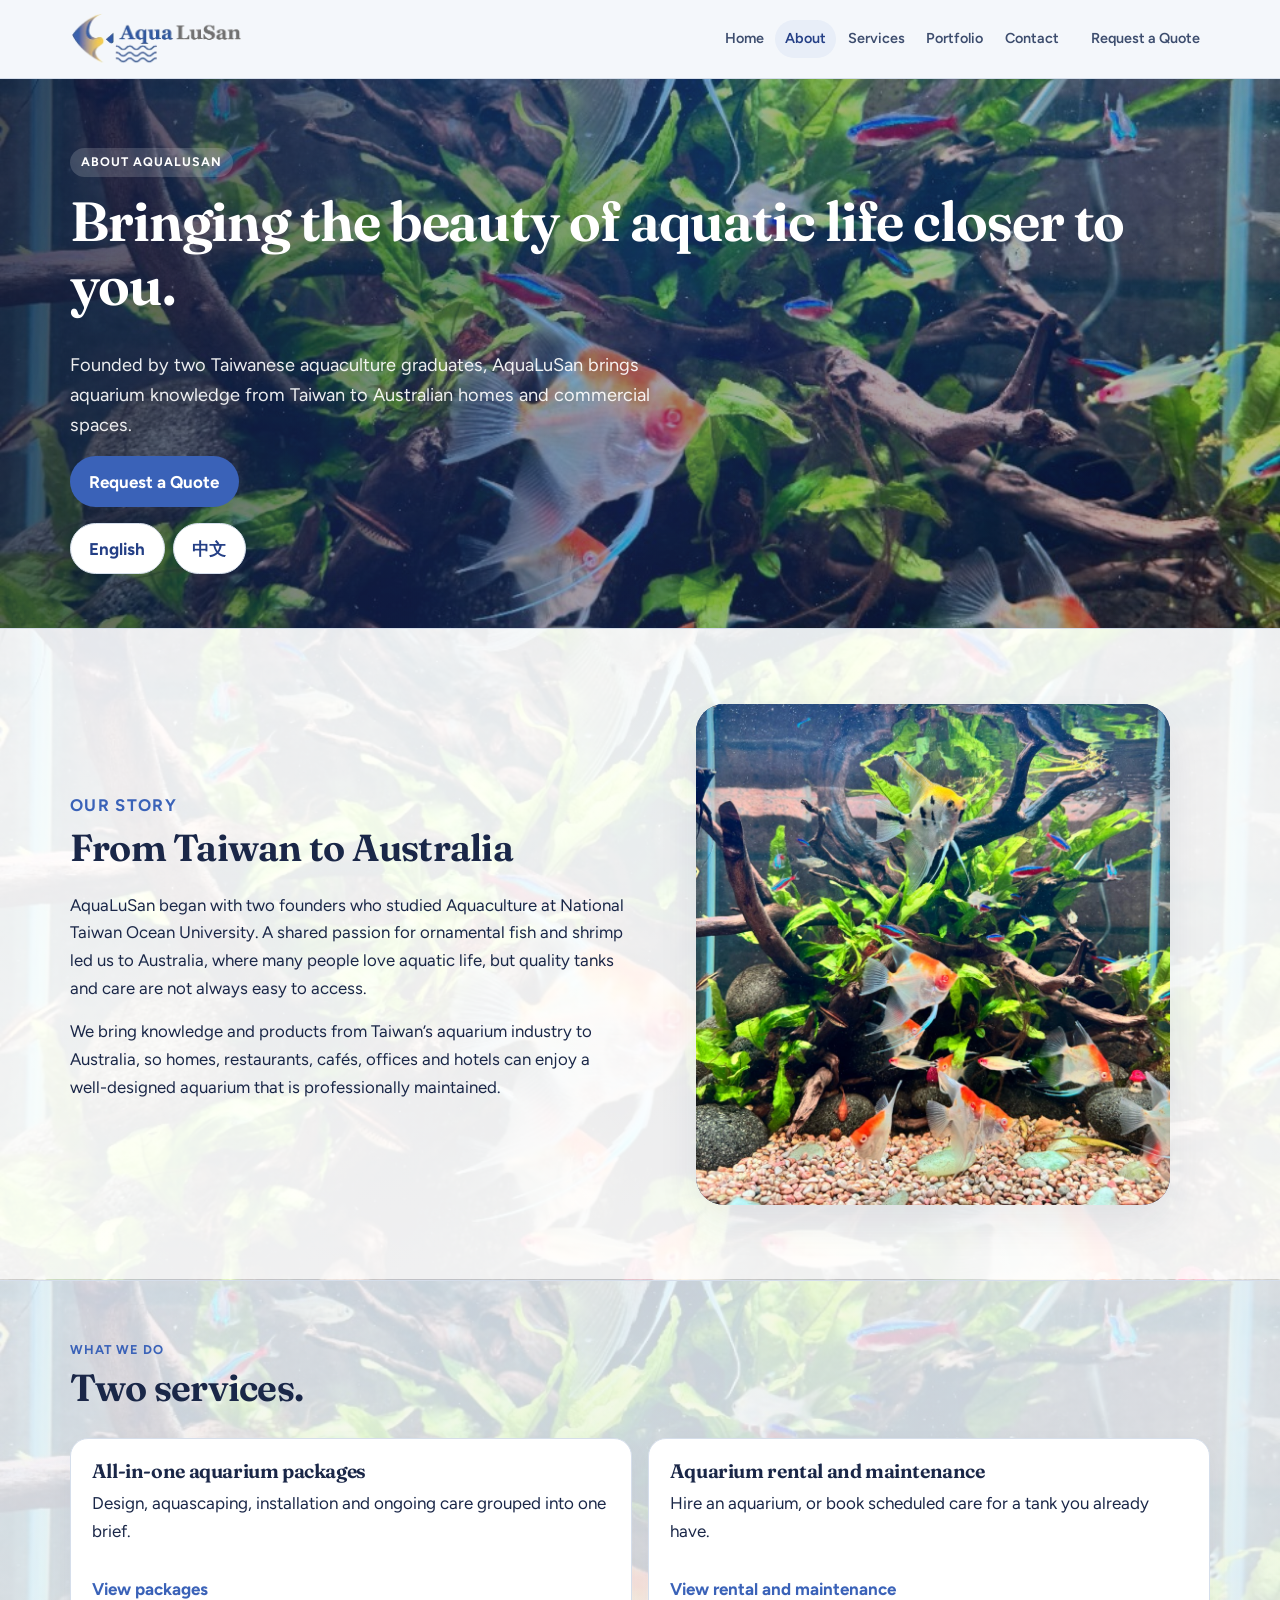
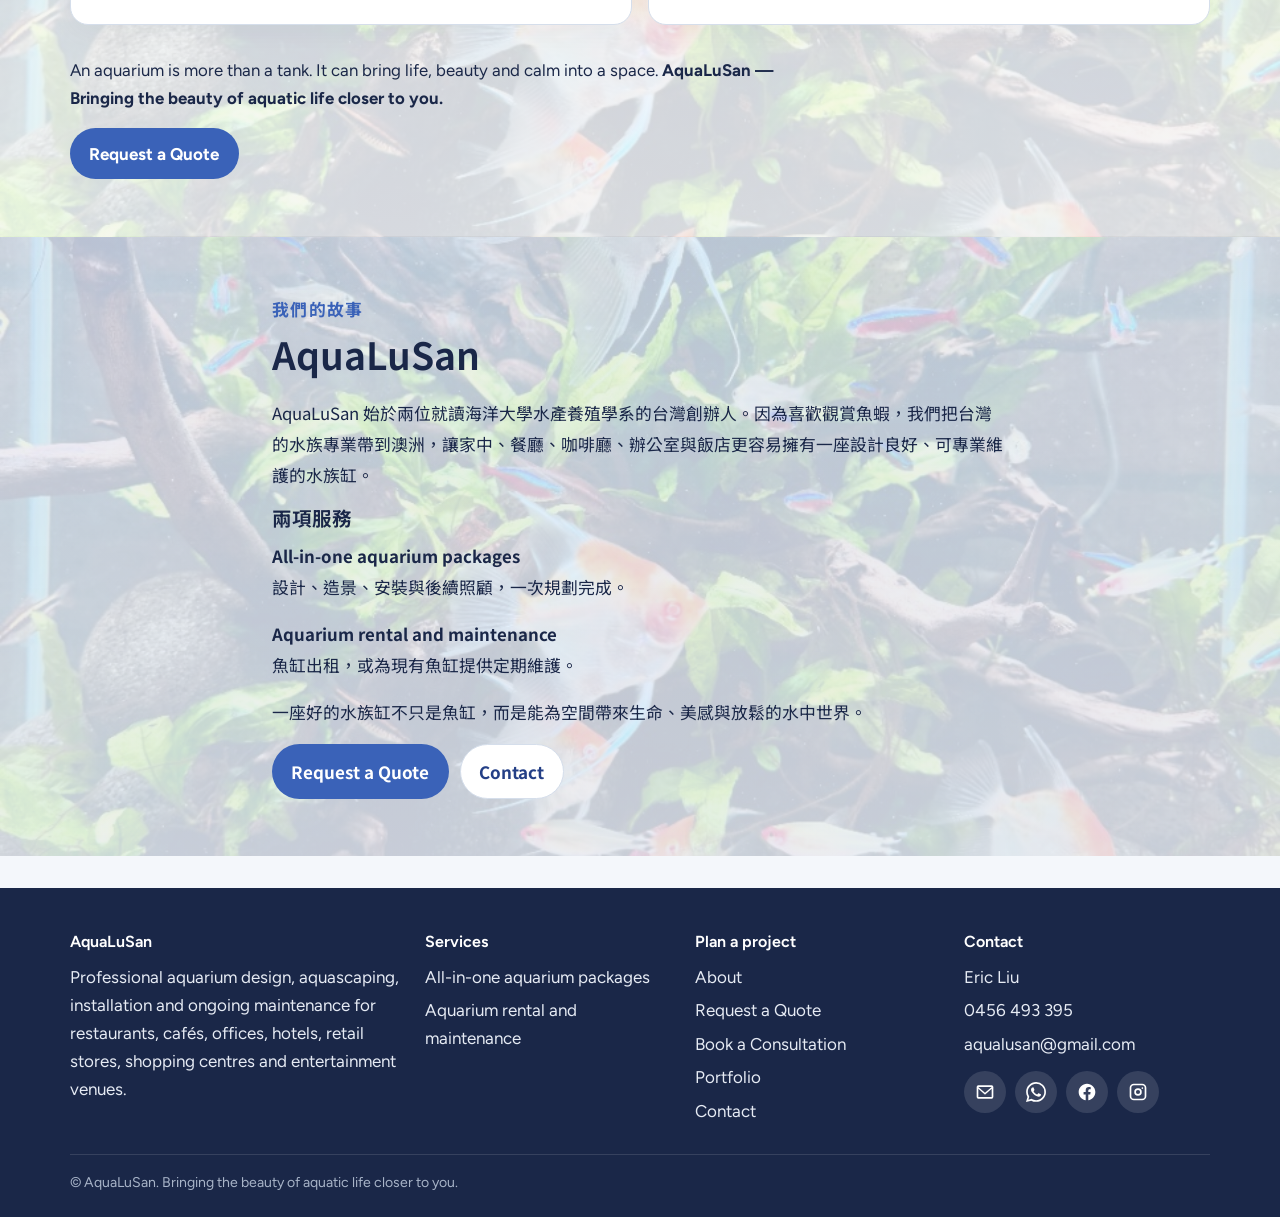
==== commit de7be7ef: "Make the home flyer expandable, use a transparent logo, and add an email contact icon. Co-authored-b" ====
--- a/about.html
+++ b/about.html
@@ -5,8 +5,8 @@
   <meta name="viewport" content="width=device-width, initial-scale=1">
   <title>About AquaLuSan | From Taiwan to Australia</title>
   <meta name="description" content="AquaLuSan was founded by two Taiwanese aquaculture graduates. We offer all-in-one aquarium packages, and aquarium rental and maintenance in Australia.">
-  <link rel="icon" href="images/logo.jpg" type="image/jpeg">
-  <link rel="stylesheet" href="css/styles.css?v=home2">
+  <link rel="icon" href="images/logo.png" type="image/png">
+  <link rel="stylesheet" href="css/styles.css?v=home3">
   <link rel="canonical" href="https://aqualusan.com.au/about.html">
 </head>
 <body data-page="about">
@@ -86,6 +86,6 @@
     </section>
   </main>
   <div id="site-footer"></div>
-  <script src="js/site.js?v=home2"></script>
+  <script src="js/site.js?v=home4"></script>
 </body>
 </html>
--- a/css/styles.css
+++ b/css/styles.css
@@ -92,6 +92,41 @@
   width: auto;
   max-width: min(280px, 68vw);
   object-fit: contain;
+  background: transparent;
+}
+.ad-trigger {
+  display: block;
+  width: 100%;
+  padding: 0;
+  border: 1px solid var(--line);
+  border-radius: 24px;
+  overflow: hidden;
+  background: #fff;
+  cursor: pointer;
+  box-shadow: var(--shadow);
+  text-align: left;
+}
+.ad-trigger img {
+  width: 100%;
+  height: auto;
+  max-height: min(88vh, 920px);
+  object-fit: contain;
+  background: #fff;
+}
+.ad-hint {
+  display: block;
+  padding: 0.85rem 1.1rem;
+  font-weight: 700;
+  color: var(--green-2);
+  background: var(--tint);
+}
+.ad-trigger[aria-expanded="true"] .ad-hint {
+  background: var(--green);
+  color: #fff;
+}
+.ad-details {
+  margin-top: 1.6rem;
+  scroll-margin-top: calc(var(--header-h) + 1rem);
 }
 
 .nav-toggle {
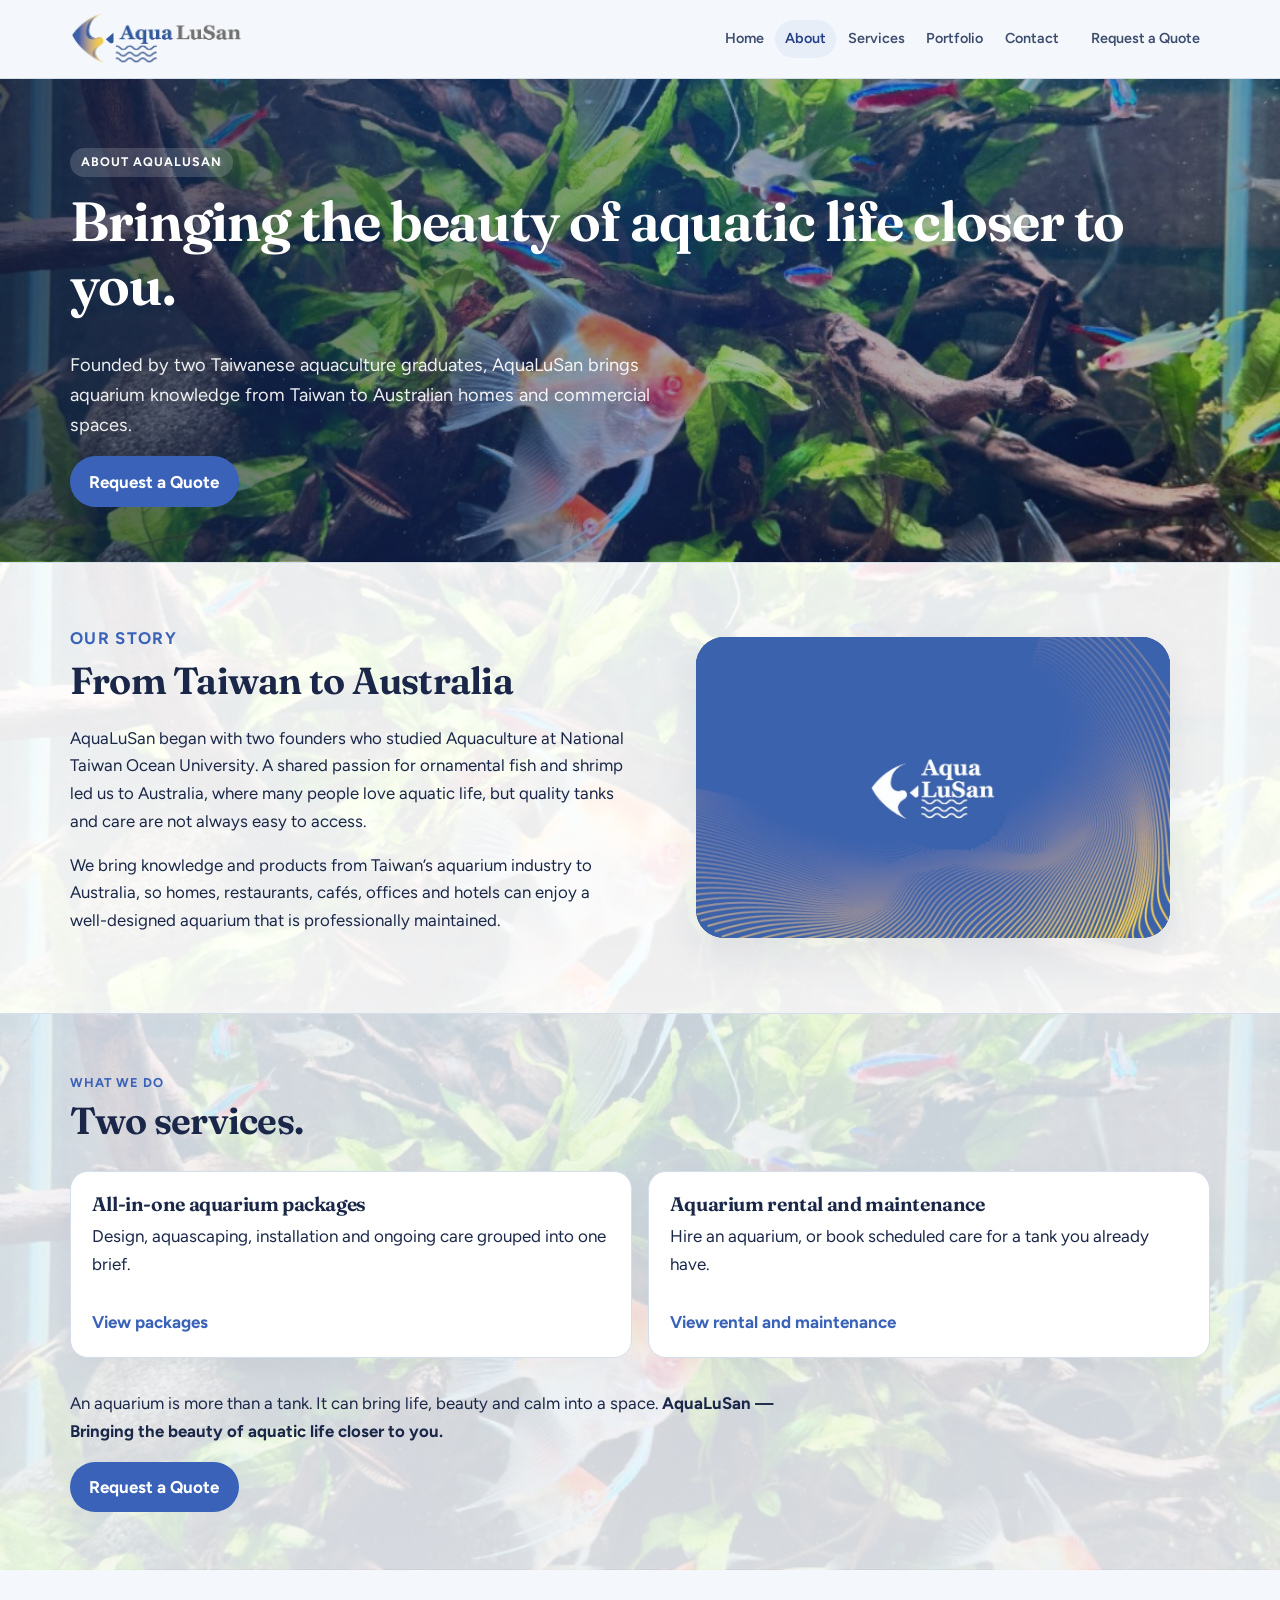
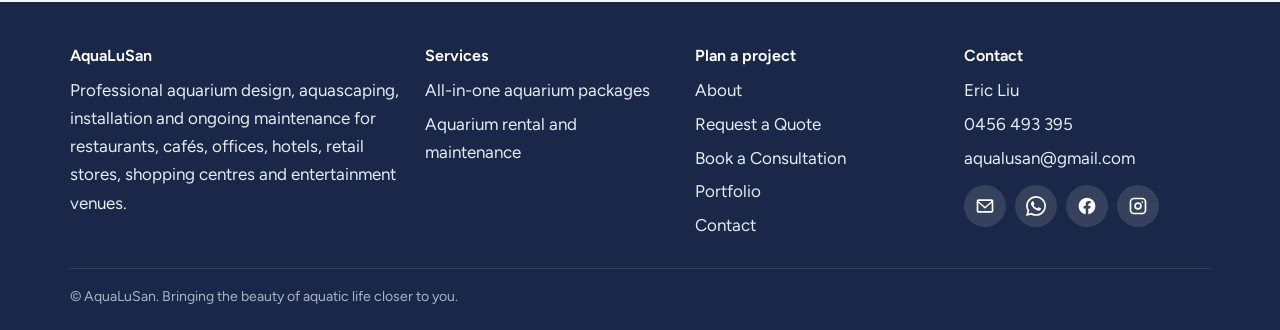
==== commit 29c35231: "Publish the new flyer, home tank hero, brand photo and updated offers. Co-authored-by: Cursor <curso" ====
--- a/about.html
+++ b/about.html
@@ -6,7 +6,7 @@
   <title>About AquaLuSan | From Taiwan to Australia</title>
   <meta name="description" content="AquaLuSan was founded by two Taiwanese aquaculture graduates. We offer all-in-one aquarium packages, and aquarium rental and maintenance in Australia.">
   <link rel="icon" href="images/logo.png" type="image/png">
-  <link rel="stylesheet" href="css/styles.css?v=home3">
+  <link rel="stylesheet" href="css/styles.css?v=home9">
   <link rel="canonical" href="https://aqualusan.com.au/about.html">
 </head>
 <body data-page="about">
@@ -21,10 +21,6 @@
         <div class="btn-row">
           <a class="btn btn-primary" href="request-a-quote.html">Request a Quote</a>
         </div>
-        <div class="lang-switch">
-          <a class="btn btn-secondary" href="#english">English</a>
-          <a class="btn btn-secondary" href="#chinese">中文</a>
-        </div>
       </div>
     </section>
 
@@ -37,7 +33,7 @@
           <p>We bring knowledge and products from Taiwan’s aquarium industry to Australia, so homes, restaurants, cafés, offices and hotels can enjoy a well-designed aquarium that is professionally maintained.</p>
         </div>
         <figure class="media">
-          <img src="images/section-bg.jpg" alt="Planted aquarium with angelfish, tetras and driftwood">
+            <img src="images/about-brand.jpg?v=1" alt="AquaLuSan brand mark">
         </figure>
       </div>
     </section>
@@ -69,21 +65,6 @@
       </div>
     </section>
 
-    <section class="section section-tint zh" id="chinese" lang="zh-Hant">
-      <div class="wrap story">
-        <p class="kicker">我們的故事</p>
-        <h2>AquaLuSan</h2>
-        <p>AquaLuSan 始於兩位就讀海洋大學水產養殖學系的台灣創辦人。因為喜歡觀賞魚蝦，我們把台灣的水族專業帶到澳洲，讓家中、餐廳、咖啡廳、辦公室與飯店更容易擁有一座設計良好、可專業維護的水族缸。</p>
-        <h3>兩項服務</h3>
-        <p><strong>All-in-one aquarium packages</strong><br>設計、造景、安裝與後續照顧，一次規劃完成。</p>
-        <p><strong>Aquarium rental and maintenance</strong><br>魚缸出租，或為現有魚缸提供定期維護。</p>
-        <p>一座好的水族缸不只是魚缸，而是能為空間帶來生命、美感與放鬆的水中世界。</p>
-        <div class="btn-row">
-          <a class="btn btn-primary" href="request-a-quote.html">Request a Quote</a>
-          <a class="btn btn-secondary" href="contact.html">Contact</a>
-        </div>
-      </div>
-    </section>
   </main>
   <div id="site-footer"></div>
   <script src="js/site.js?v=home4"></script>
--- a/css/styles.css
+++ b/css/styles.css
@@ -234,6 +234,15 @@
   background-size: cover;
   background-position: center;
 }
+.hero-home {
+  background-image:
+    linear-gradient(105deg, rgba(18, 28, 56, 0.72) 0%, rgba(36, 63, 134, 0.38) 48%, rgba(18, 28, 56, 0.22) 100%),
+    url("../images/hero-tank.jpg?v=hard1");
+  background-position: center 42%;
+  min-height: 62vh;
+  display: flex;
+  align-items: center;
+}
 .hero .wrap { position: relative; z-index: 1; }
 .hero .eyebrow {
   background: rgba(255, 255, 255, 0.16);
@@ -444,19 +453,6 @@
   max-width: 46rem;
 }
 .story p { font-size: 1.05rem; }
-.lang-switch {
-  display: flex;
-  gap: 0.5rem;
-  margin: 1rem 0 0;
-}
-.zh {
-  font-family: "Noto Sans TC", "PingFang TC", "Hiragino Sans GB", sans-serif;
-  line-height: 1.85;
-}
-.zh h2, .zh h3 {
-  font-family: "Noto Sans TC", "PingFang TC", sans-serif;
-  letter-spacing: 0;
-}
 
 .split {
   display: grid;
@@ -633,6 +629,9 @@
   color: inherit;
   display: block;
   transition: transform 0.15s ease, border-color 0.15s ease;
+}
+a.project[hidden] {
+  display: none;
 }
 a.project:hover {
   transform: translateY(-2px);
